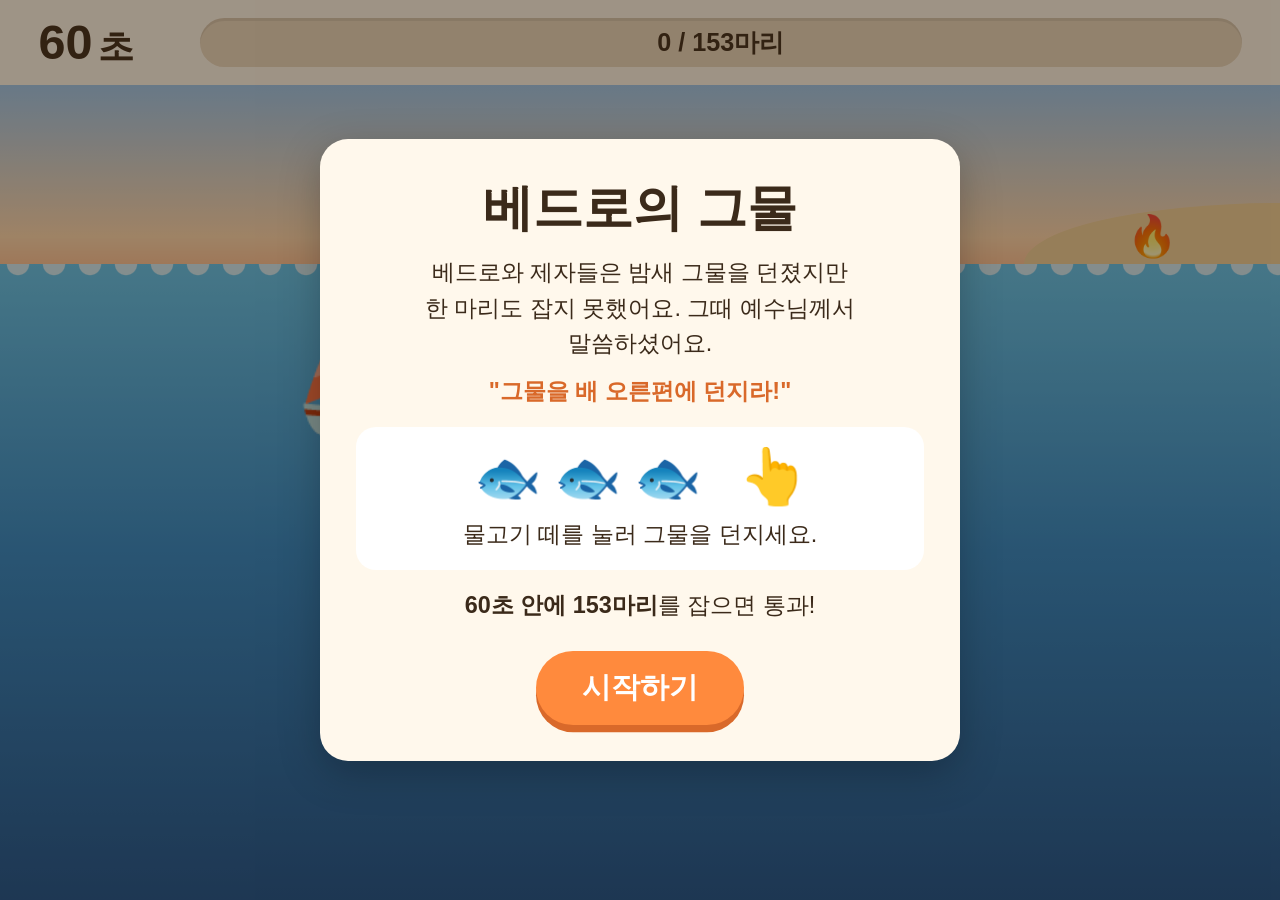
==== games/net/index.html @ 69bff0ef "Add Jesus stamp-tour iPad mini games Five browser games for the church Christmas event, plus a menu " ====
<!doctype html>
<html lang="ko">
<head>
  <meta charset="utf-8">
  <meta name="viewport" content="width=device-width, initial-scale=1, maximum-scale=1, user-scalable=no, viewport-fit=cover">
  <meta name="apple-mobile-web-app-capable" content="yes">
  <meta name="mobile-web-app-capable" content="yes">
  <title>베드로의 그물</title>
  <link rel="stylesheet" href="../../shared/common.css">
  <link rel="stylesheet" href="net.css">
</head>
<body class="net-game">
  <div class="app">
    <header class="hud">
      <div class="timer" id="timer"><span id="time">60</span>초</div>
      <div class="gauge">
        <div class="gauge-fill" id="gaugeFill"></div>
        <div class="gauge-text" id="gaugeText">0 / 153마리</div>
      </div>
    </header>

    <main class="scene">
      <div class="sky">
        <div class="sun"></div>
        <div class="shore"><span data-asset="fire"></span></div>
      </div>
      <div class="sea" id="sea">
        <div class="fish-layer" id="fishLayer"></div>
        <svg class="rope" id="rope"><line id="ropeLine"></line></svg>
        <div class="net" id="net"></div>
        <div class="boat" id="boat"><span data-asset="boat"></span></div>
        <div class="hint" id="hint" hidden></div>
      </div>
    </main>
  </div>

  <section class="overlay" id="intro">
    <div class="card">
      <h1>베드로의 그물</h1>
      <p>베드로와 제자들은 밤새 그물을 던졌지만<br>한 마리도 잡지 못했어요. 그때 예수님께서 말씀하셨어요.</p>
      <p class="quote">"그물을 배 오른편에 던지라!"</p>
      <div class="howto">
        <div class="howto-step">
          <span data-asset="fish"></span><span data-asset="fish"></span><span data-asset="fish"></span>
          <span class="howto-tap">👆</span>
        </div>
        <p>물고기 떼를 눌러 그물을 던지세요.</p>
      </div>
      <p><b>60초 안에 153마리</b>를 잡으면 통과!</p>
      <div class="btn-row">
        <button class="btn" id="startBtn">시작하기</button>
      </div>
    </div>
  </section>

  <section class="overlay countdown" id="countdown" hidden>
    <div class="countdown-text">3</div>
  </section>

  <section class="overlay" id="result" hidden>
    <div class="card">
      <div class="result-win">
        <h1>통과!</h1>
        <div class="stamp">참<br>잘했어요</div>
        <div class="breakfast">
          <span data-asset="fire"></span><span data-asset="fish"></span><span data-asset="bread"></span>
        </div>
        <p>물고기를 <b>153마리</b>나 잡았어요!<br>예수님께서 숯불에 생선과 빵을 구워 놓고<br>"와서 아침을 먹어라" 하셨어요.</p>
        <p class="verse">요한복음 21:6-12</p>
        <p class="stamp-guide">스탬프를 받으세요!</p>
      </div>
      <div class="result-lose">
        <h1>아쉬워요!</h1>
        <p><b id="caughtCount">0</b>마리 잡았어요.<br>다시 도전해 볼까요?</p>
      </div>
      <div class="btn-row">
        <button class="btn" id="retryBtn">다시 하기</button>
        <a class="btn secondary" href="../../index.html">처음 화면</a>
      </div>
    </div>
  </section>

  <script src="../../shared/common.js"></script>
  <script src="net.js"></script>
</body>
</html>
---- shared/common.css ----
:root {
  --ink: #3b2a1a;
  --cream: #fff8ec;
  --sand: #f3e2c4;
  --sand-dark: #d9bf95;
  --accent: #ff8a3d;
  --accent-dark: #d9692a;
  --red: #e5484d;
  --gold: #ffc93c;
  --sky-top: #a9dcff;
  --sky-bottom: #e4f5ff;
  --grass: #9fdc7c;
  --grass-dark: #7cc65a;
}

* {
  box-sizing: border-box;
  margin: 0;
  padding: 0;
}

html,
body {
  height: 100%;
}

body {
  font-family: -apple-system, BlinkMacSystemFont, 'Apple SD Gothic Neo', 'Noto Sans KR', sans-serif;
  color: var(--ink);
  background: var(--cream);
  -webkit-user-select: none;
  user-select: none;
  -webkit-touch-callout: none;
  -webkit-tap-highlight-color: transparent;
  touch-action: manipulation;
  overscroll-behavior: none;
}

.sprite {
  display: inline-block;
  line-height: 1;
}

img.sprite {
  width: 1em;
  height: 1em;
  object-fit: contain;
  vertical-align: middle;
}

/* 버튼 */
.btn {
  display: inline-block;
  font: inherit;
  font-weight: 800;
  font-size: clamp(20px, 3.2vh, 32px);
  padding: 0.6em 1.6em;
  border: 0;
  border-radius: 999px;
  background: var(--accent);
  color: #fff;
  box-shadow: 0 0.25em 0 var(--accent-dark);
  text-decoration: none;
  cursor: pointer;
}

.btn:active,
.btn.pressed {
  transform: translateY(0.15em);
  box-shadow: 0 0.1em 0 var(--accent-dark);
}

.btn.secondary {
  background: #fff;
  color: var(--ink);
  box-shadow: 0 0.25em 0 var(--sand-dark);
}

.btn-row {
  display: flex;
  gap: 16px;
  justify-content: center;
  flex-wrap: wrap;
  margin-top: 3vh;
}

.app {
  display: flex;
  flex-direction: column;
  height: 100vh;
  height: 100dvh;
}

/* 게임 화면 위쪽: 남은 시간과 게이지 */

.hud {
  display: flex;
  align-items: center;
  gap: 2.5vw;
  padding: calc(1.5vh + env(safe-area-inset-top)) 3vw 1.5vh;
  background: var(--cream);
}

.timer {
  display: flex;
  align-items: baseline;
  gap: 0.15em;
  min-width: 3.6em;
  font-size: clamp(22px, 4vh, 44px);
  font-weight: 900;
}

.timer #time {
  font-size: 1.35em;
  font-variant-numeric: tabular-nums;
}

.timer.hurry {
  color: var(--red);
  animation: pulse 0.5s ease-in-out infinite alternate;
}

.gauge {
  position: relative;
  flex: 1;
  height: clamp(34px, 5.5vh, 58px);
  border-radius: 999px;
  background: #ead9c0;
  box-shadow: inset 0 3px 0 rgba(0, 0, 0, 0.08);
  overflow: hidden;
}

.gauge-fill {
  position: absolute;
  inset: 0 auto 0 0;
  width: 0;
  border-radius: 999px;
  background: linear-gradient(90deg, var(--gold), var(--accent));
  transition: width 0.25s ease-out;
}

.gauge-text {
  position: relative;
  display: flex;
  align-items: center;
  justify-content: center;
  height: 100%;
  font-size: clamp(16px, 2.8vh, 28px);
  font-weight: 900;
  font-variant-numeric: tabular-nums;
}

/* 시작 안내창의 '하는 방법' 상자 */

.howto {
  margin: 2vh 0;
  padding: 2vh 3vw;
  border-radius: 20px;
  background: #fff;
}

.howto-step {
  display: flex;
  align-items: center;
  justify-content: center;
  gap: 4vw;
  margin-bottom: 1vh;
  font-size: clamp(34px, 6vh, 60px);
}

/* 결과창: #result 에 .won 이 붙으면 통과 화면 */
#result .result-win,
#result.won .result-lose {
  display: none;
}

#result.won .result-win {
  display: block;
}

.stamp-guide {
  margin-top: 1vh;
  color: var(--red);
  font-weight: 900;
}

@keyframes pulse {
  to {
    transform: scale(1.1);
  }
}

/* 시작/결과 안내창 */
.overlay {
  position: fixed;
  inset: 0;
  z-index: 100;
  display: flex;
  align-items: center;
  justify-content: center;
  padding: 16px;
  background: rgba(40, 25, 10, 0.45);
}

.overlay[hidden] {
  display: none;
}

.card {
  width: 100%;
  max-width: 640px;
  max-height: 100%;
  overflow: auto;
  padding: clamp(20px, 4vh, 44px);
  border-radius: 28px;
  background: var(--cream);
  text-align: center;
  box-shadow: 0 12px 40px rgba(0, 0, 0, 0.25);
  animation: pop-in 0.3s ease-out;
}

.card h1 {
  font-size: clamp(30px, 5.5vh, 56px);
  font-weight: 900;
  margin-bottom: 1.5vh;
}

.card p {
  font-size: clamp(17px, 2.6vh, 26px);
  line-height: 1.5;
  word-break: keep-all;
}

.verse {
  margin-top: 1.5vh;
  font-size: clamp(14px, 2vh, 20px);
  opacity: 0.7;
}

/* 통과 도장: 진행 요원이 멀리서도 알아볼 수 있게 크게 */
.stamp {
  display: inline-flex;
  align-items: center;
  justify-content: center;
  width: clamp(130px, 22vh, 220px);
  height: clamp(130px, 22vh, 220px);
  margin: 1vh 0 2vh;
  border: 0.12em solid var(--red);
  border-radius: 50%;
  color: var(--red);
  font-size: clamp(26px, 4.4vh, 44px);
  font-weight: 900;
  line-height: 1.15;
  transform: rotate(-12deg);
  animation: stamp-in 0.4s cubic-bezier(0.3, 1.6, 0.6, 1) both;
}

/* 3, 2, 1, 시작! */
.countdown {
  background: rgba(40, 25, 10, 0.25);
}

.countdown-text {
  color: #fff;
  font-size: clamp(90px, 22vh, 220px);
  font-weight: 900;
  text-shadow: 0 6px 0 var(--accent-dark), 0 10px 30px rgba(0, 0, 0, 0.3);
}

.countdown-text.pop {
  animation: count-pop 0.5s ease-out;
}

@keyframes count-pop {
  from {
    transform: scale(1.8);
    opacity: 0;
  }
}

@keyframes pop-in {
  from {
    transform: scale(0.85);
    opacity: 0;
  }
}

@keyframes stamp-in {
  from {
    transform: rotate(-12deg) scale(2.2);
    opacity: 0;
  }
}
---- games/net/net.css ----
body.net-game {
  overflow: hidden;
}

/* ---------- 새벽 하늘과 물가 ---------- */

.scene {
  position: relative;
  display: flex;
  flex: 1;
  flex-direction: column;
  overflow: hidden;
}

.sky {
  position: relative;
  height: 22%;
  background: linear-gradient(#9cc7ee, #ffd9b0 85%, #ffc59a);
}

.sun {
  position: absolute;
  left: 55%;
  bottom: -6vmin;
  width: 16vmin;
  height: 16vmin;
  border-radius: 50%;
  background: radial-gradient(#fff3c4, #ffc670 60%, rgba(255, 198, 112, 0) 71%);
}

/* 오른쪽 멀리 보이는 물가: 예수님이 숯불을 피워 두신 곳 */
.shore {
  position: absolute;
  right: 0;
  bottom: 0;
  display: flex;
  align-items: flex-end;
  justify-content: center;
  width: 20%;
  height: 34%;
  padding-bottom: 0.5vmin;
  border-top-left-radius: 100% 100%;
  background: #f1d29b;
  font-size: 4.5vmin;
}

/* ---------- 바다 ---------- */

.sea {
  position: relative;
  flex: 1;
  background: linear-gradient(#5ec4ef, #2a86c9 45%, #15508f);
}

.sea::before {
  content: '';
  position: absolute;
  inset: 0 0 auto;
  height: 1.6vmin;
  background: radial-gradient(circle at 50% 0, rgba(255, 255, 255, 0.7) 0 45%, transparent 50%) 0 0 / 4vmin 100% repeat-x;
}

.fish-layer {
  position: absolute;
  inset: 0;
  pointer-events: none;
}

.fish {
  position: absolute;
  left: 0;
  top: 0;
  font-size: 7vmin;
  will-change: transform;
}

.fish.hauled {
  opacity: 0;
  transition: transform 0.45s ease-in, opacity 0.45s ease-in;
}

.boat {
  position: absolute;
  left: var(--boat-x);
  top: 0;
  z-index: 2;
  font-size: 18vmin;
  line-height: 1;
  pointer-events: none;
  animation: bob 2.4s ease-in-out infinite alternate;
}

.hint {
  position: absolute;
  left: calc(var(--boat-x) + 9vmin);
  top: 3vmin;
  z-index: 3;
  padding: 0.4em 0.8em;
  border-radius: 999px;
  background: #fff;
  font-size: clamp(20px, 3.6vh, 36px);
  font-weight: 900;
  white-space: nowrap;
  box-shadow: 0 4px 12px rgba(0, 0, 0, 0.2);
  pointer-events: none;
  animation: nudge 0.6s ease-in-out infinite alternate;
}

.hint[hidden] {
  display: none;
}

/* ---------- 그물과 밧줄 ---------- */

.net {
  position: absolute;
  z-index: 1;
  border: 0.6vmin solid #f5e6c8;
  border-radius: 50%;
  background:
    repeating-linear-gradient(45deg, rgba(255, 255, 255, 0.7) 0 2px, transparent 2px 2.2vmin),
    repeating-linear-gradient(-45deg, rgba(255, 255, 255, 0.7) 0 2px, transparent 2px 2.2vmin);
  opacity: 0;
  transform: translate(-50%, -50%);
  pointer-events: none;
}

.net.thrown {
  animation: net-throw var(--net-ms) ease-out;
}

.rope {
  position: absolute;
  inset: 0;
  width: 100%;
  height: 100%;
  overflow: visible;
  opacity: 0;
  pointer-events: none;
}

.rope line {
  stroke: #f5e6c8;
  stroke-width: 3;
  stroke-dasharray: 6 4;
}

.rope.thrown {
  animation: rope-fade var(--net-ms) ease-out;
}

.popup {
  position: absolute;
  z-index: 4;
  color: #ffe066;
  font-size: clamp(30px, 6vh, 60px);
  font-weight: 900;
  white-space: nowrap;
  text-shadow: 0 0 6px rgba(0, 0, 0, 0.5), 0 3px 0 #1d4f80;
  transform: translate(-50%, -50%);
  pointer-events: none;
  animation: float-up 1s ease-out forwards;
}

.popup.empty {
  color: #fff;
  font-size: clamp(22px, 4vh, 40px);
}

/* ---------- 안내창 ---------- */

.quote {
  margin-top: 1.5vh;
  color: var(--accent-dark);
  font-weight: 900;
}

.howto-step {
  gap: 1vw;
}

.howto-tap {
  margin-left: 2vw;
}

.breakfast {
  margin-bottom: 1.5vh;
  font-size: clamp(40px, 7vh, 70px);
}

@keyframes bob {
  from {
    transform: translate(-50%, -80%) rotate(-3deg);
  }
  to {
    transform: translate(-50%, -75%) rotate(3deg);
  }
}

@keyframes nudge {
  to {
    transform: translateX(1.2vmin);
  }
}

@keyframes net-throw {
  0% {
    opacity: 0.9;
    transform: translate(-50%, -50%) scale(0.15);
  }
  26%,
  70% {
    opacity: 1;
    transform: translate(-50%, -50%) scale(1);
  }
  100% {
    opacity: 0;
    transform: translate(-50%, -50%) scale(0.5);
  }
}

@keyframes rope-fade {
  0%,
  70% {
    opacity: 1;
  }
  100% {
    opacity: 0;
  }
}

@keyframes float-up {
  to {
    opacity: 0;
    transform: translate(-50%, -150%);
  }
}
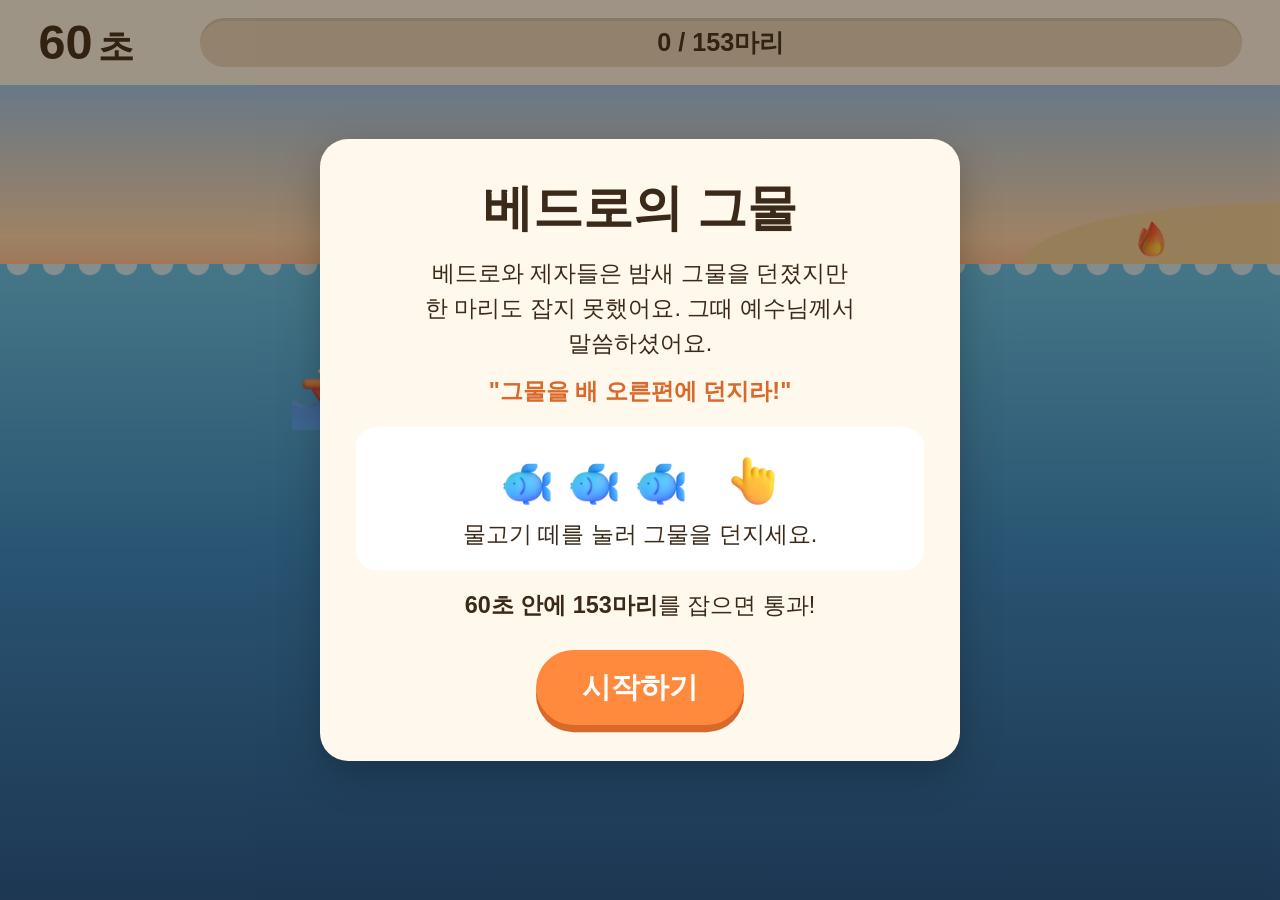
==== commit 765fd84d: "Replace emoji placeholders with Fluent Emoji 3D images All five games and the menu now draw Microsof" ====
--- a/games/net/index.html
+++ b/games/net/index.html
@@ -42,7 +42,7 @@
       <div class="howto">
         <div class="howto-step">
           <span data-asset="fish"></span><span data-asset="fish"></span><span data-asset="fish"></span>
-          <span class="howto-tap">👆</span>
+          <span class="howto-tap" data-asset="tap"></span>
         </div>
         <p>물고기 떼를 눌러 그물을 던지세요.</p>
       </div>
